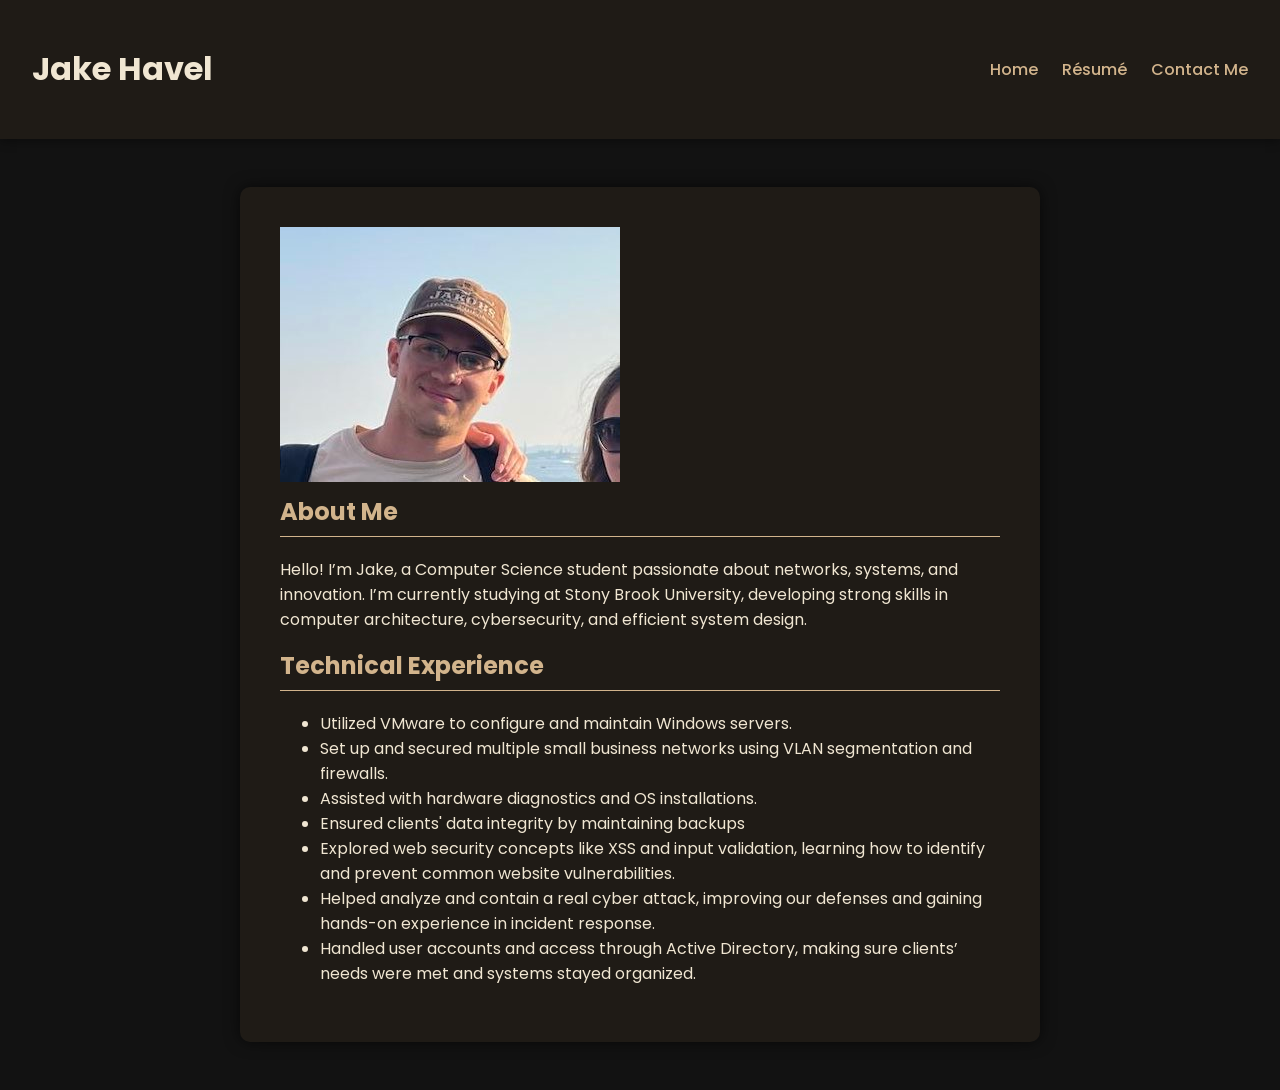
==== index.html @ 4f04c918 "e" ====
<!DOCTYPE html>
<html lang="en">
<head>
  <link rel="stylesheet" href="style.css">
  <meta charset="UTF-8">
  <meta name="viewport" content="width=device-width, initial-scale=1.0">
  <title>Jake Havel | Professional Portfolio</title>
</head>
<body>
  <header>
    <h1>Jake Havel</h1>
    <nav>
      <a href="index.html">Home</a>
      <a href="resume.html">Résumé</a>
      <a href="contact.html">Contact Me</a>
    </nav>
  </header>

  <main>
    <img src="image.jpg" alt="Jake Havel">
    <h2>About Me</h2>
    <p>Hello! I’m Jake, a Computer Science student passionate about networks, systems, and innovation. I’m currently studying at Stony Brook University, developing strong skills in computer architecture, cybersecurity, and efficient system design.</p>

    <h2>Technical Experience</h2>
      <ul>
        <li>Utilized VMware to configure and maintain Windows servers.</li>
        <li>Set up and secured multiple small business networks using VLAN segmentation and firewalls.</li>
        <li>Assisted with hardware diagnostics and OS installations.</li>
        <li>Ensured clients' data integrity by maintaining backups</li>
        <li>Explored web security concepts like XSS and input validation, learning how to identify and prevent common website vulnerabilities.</li>
        <li>Helped analyze and contain a real cyber attack, improving our defenses and gaining hands-on experience in incident response.</li>
        <li>Handled user accounts and access through Active Directory, making sure clients’ needs were met and systems stayed organized.</li>
      </ul>

  </main>
---- style.css ----
/* ===== Global Styles ===== */
@import url('https://fonts.googleapis.com/css2?family=Poppins:wght@300;500;700&display=swap');

:root{
  --bg:#121212;         /* deep black */
  --panel:#1f1b16;      /* dark brown-black */
  --text:#f0e6d2;       /* light beige */
  --accent:#d2b48c;     /* tan/brown */
  --muted:#8a7f73;
}

*{ box-sizing:border-box; }

body {
  font-family: 'Poppins', sans-serif;
  background-color: var(--bg);
  color: var(--text);
  margin: 0;
  padding: 0;
}

/* ===== Header & Navigation ===== */
header {
  background-color: var(--panel);
  color: var(--text);
  padding: 1.5em 2em;
  display: flex;
  justify-content: space-between;
  align-items: center;
  flex-wrap: wrap;
  box-shadow: 0 2px 10px rgba(0,0,0,0.4);
}

.brand {
  color: #f0e6d2;
  font-weight: 700;
  font-size: 1.8em;
  margin: 0;
}


nav a {
  color: var(--accent);
  text-decoration: none;
  margin-left: 20px;
  font-weight: 500;
  transition: color 0.3s, border-bottom 0.3s;
}

nav a:hover {
  color: var(--text);
  border-bottom: 2px solid var(--accent);
}

/* ===== Main Content ===== */
main {
  max-width: 800px;
  margin: 3em auto;
  background: var(--panel);
  padding: 2.5em;
  border-radius: 10px;
  box-shadow: 0 0 15px rgba(0,0,0,0.6);
}

main.wide {
  max-width: 1100px;  /* wider just for resume page */
}

h2 {
  color: var(--accent);
  border-bottom: 1px solid var(--accent);
  padding-bottom: 0.3em;
  margin-top: 0.2em;
}

a { color: var(--accent); text-decoration: none; }
a:hover { text-decoration: underline; }

.center { text-align:center; }
.mt { margin-top: 1.5em; }

/* ===== Button ===== */
.button {
  display: inline-block;
  background-color: var(--accent);
  color: var(--bg);
  padding: 12px 20px;
  border-radius: 8px;
  font-weight: 700;
  text-decoration: none;
  border: none;
  cursor: pointer;
  transition: transform 0.15s, background-color 0.2s;
}
.button:hover {
  background-color: var(--text);
  transform: translateY(-1px);
}

/* ===== Footer ===== */
footer {
  text-align: center;
  padding: 1.5em;
  color: var(--muted);
  font-size: 0.9em;
  background-color: #0d0d0d;
  margin-top: 4em;
}

/* ===== Resume PDF Viewer ===== */
.pdf-fullbleed {
  max-width: 1200px;   /* allow the PDF area to breathe */
  margin: 0 auto;
  padding: 0 1rem;
}

.pdf-container {
  margin-top: 2em;
  display: flex;
  justify-content: center;
  align-items: center;
}

.pdf-container iframe {
  width: 100%;          /* fill the wider container */
  height: 1200px;       /* tall enough to read on desktop */
  border: none;
  border-radius: 8px;
  box-shadow: 0 0 25px rgba(0,0,0,0.7);
  background-color: #0d0d0d;
}

/* ===== Responsive Design ===== */
@media (max-width: 1100px) {
  .pdf-container iframe { height: 1000px; }
}

@media (max-width: 900px) {
  main { margin: 2.5em 1em; padding: 2em; }
}

@media (max-width: 768px) {
  header { flex-direction: column; text-align: center; }
  nav a { margin: 10px; display: inline-block; }
  .pdf-container iframe { height: 720px; }
}

@media (max-width: 480px) {
  .pdf-container iframe { height: 560px; }
}
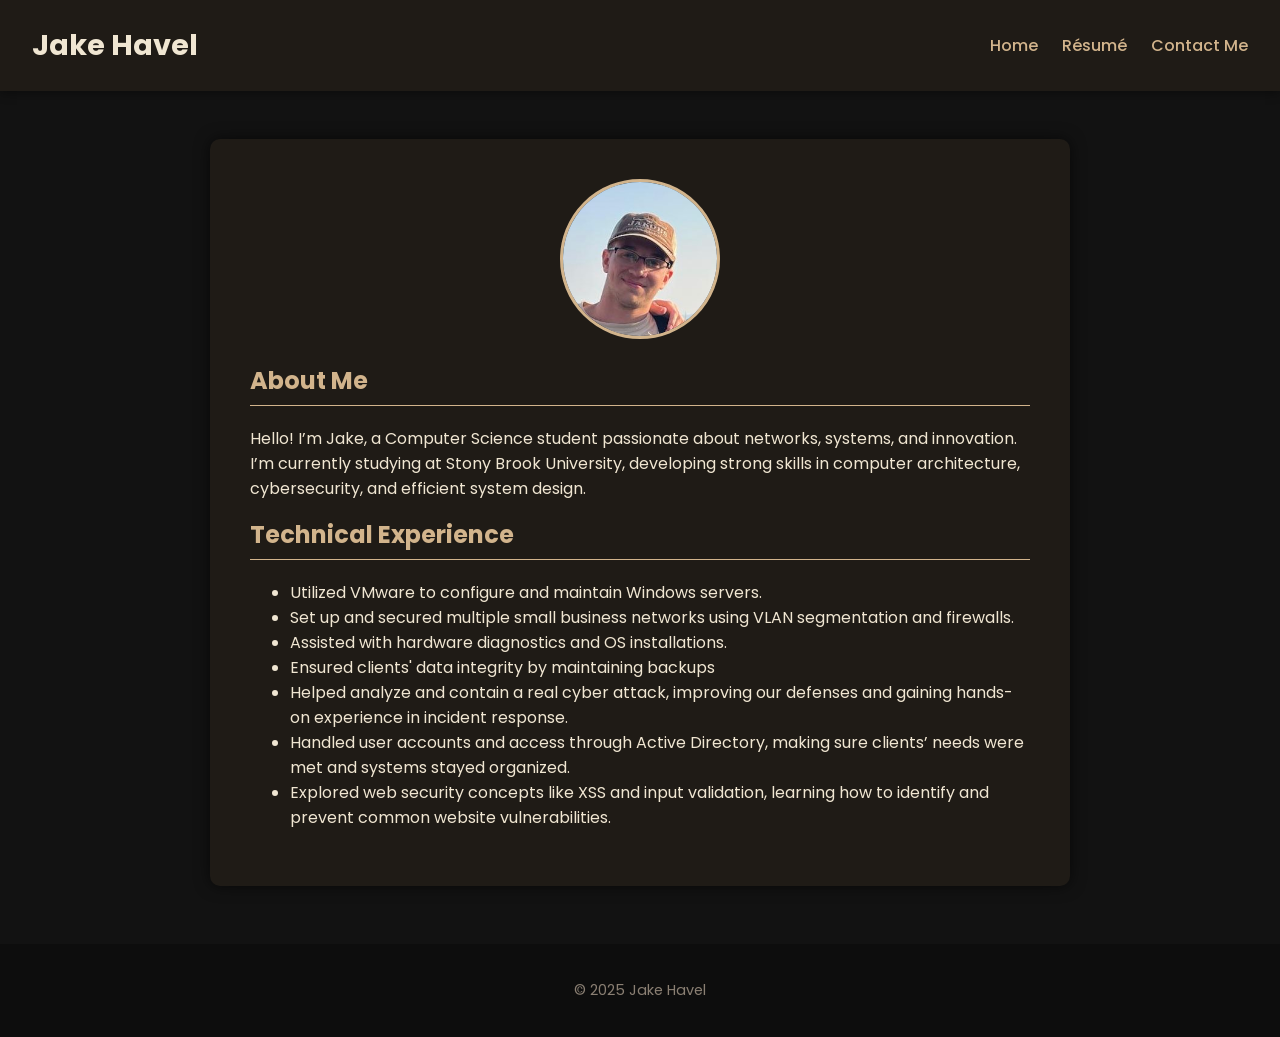
==== commit 3984414b: "e" ====
--- a/index.html
+++ b/index.html
@@ -27,9 +27,15 @@
         <li>Set up and secured multiple small business networks using VLAN segmentation and firewalls.</li>
         <li>Assisted with hardware diagnostics and OS installations.</li>
         <li>Ensured clients' data integrity by maintaining backups</li>
-        <li>Explored web security concepts like XSS and input validation, learning how to identify and prevent common website vulnerabilities.</li>
         <li>Helped analyze and contain a real cyber attack, improving our defenses and gaining hands-on experience in incident response.</li>
         <li>Handled user accounts and access through Active Directory, making sure clients’ needs were met and systems stayed organized.</li>
+        <li>Explored web security concepts like XSS and input validation, learning how to identify and prevent common website vulnerabilities.</li>
       </ul>
 
-  </main>+  </main>
+
+  <footer>
+    <p>© 2025 Jake Havel</p>
+  </footer>
+</body>
+</html>
--- a/style.css
+++ b/style.css
@@ -148,3 +148,26 @@
 @media (max-width: 480px) {
   .pdf-container iframe { height: 560px; }
 }
+/* Restore non-link heading in header */
+header h1 {
+  margin: 0;
+  font-weight: 700;
+  font-size: 1.8em;
+  color: var(--text);
+}
+/* Circle-crop only the main content portrait image(s) */
+main > img {
+  display: block;
+  margin: 0 auto 1.5em;
+  border-radius: 50%;
+  width: 160px;
+  height: 160px;
+  object-fit: cover;
+  border: 3px solid var(--accent);
+}
+/* Optional: tune homepage content width */
+main { 
+  max-width: 860px;    /* was 800px */
+  margin: 3em auto;    /* keep centered */
+}
+
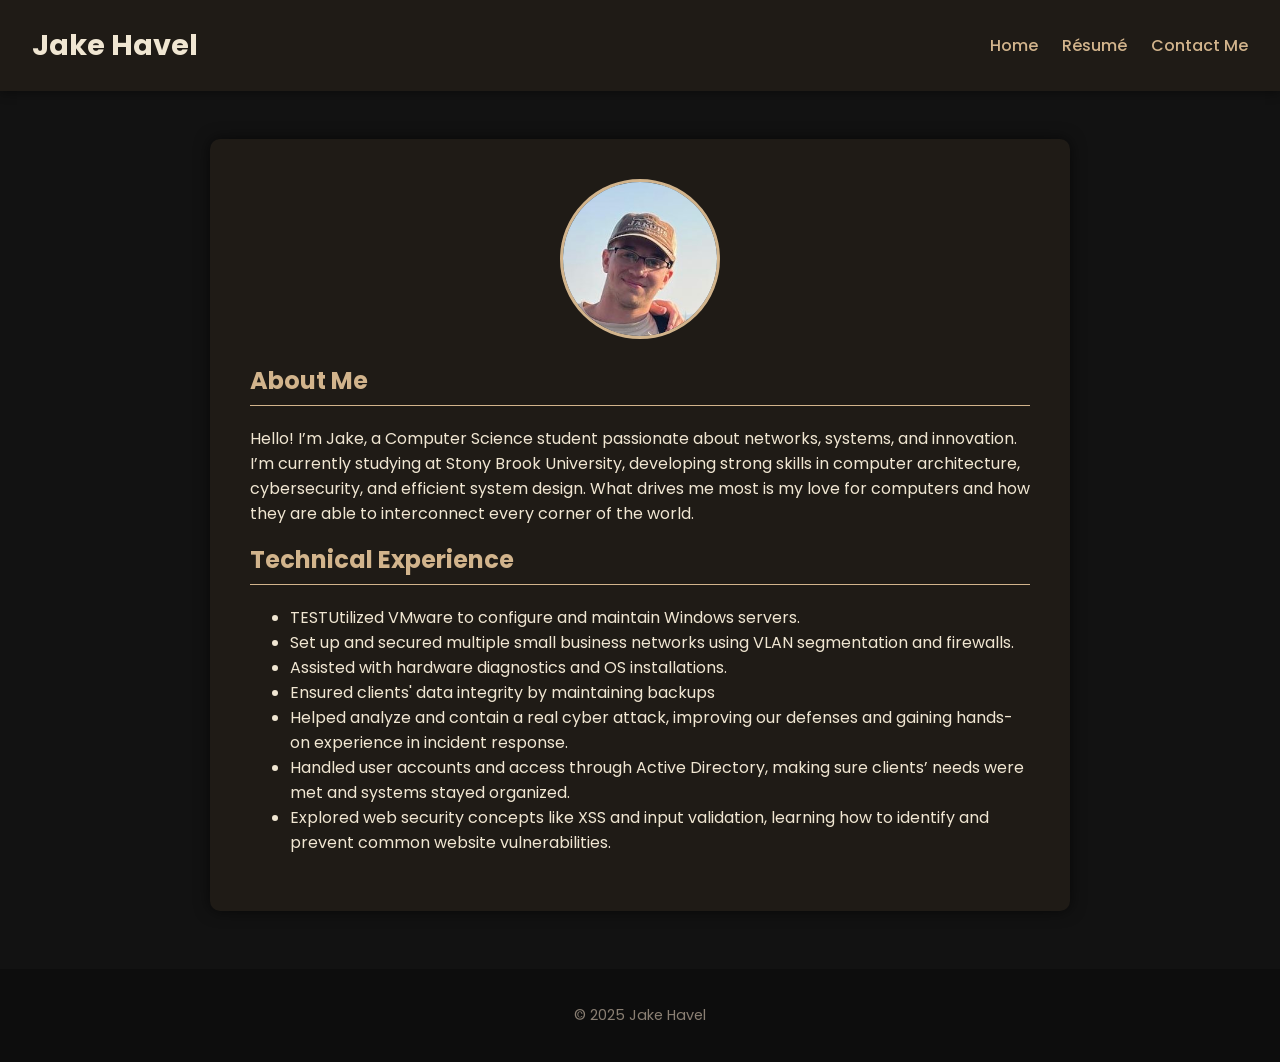
==== commit 110ff574: "e" ====
--- a/index.html
+++ b/index.html
@@ -19,11 +19,11 @@
   <main>
     <img src="image.jpg" alt="Jake Havel">
     <h2>About Me</h2>
-    <p>Hello! I’m Jake, a Computer Science student passionate about networks, systems, and innovation. I’m currently studying at Stony Brook University, developing strong skills in computer architecture, cybersecurity, and efficient system design.</p>
+    <p>Hello! I’m Jake, a Computer Science student passionate about networks, systems, and innovation. I’m currently studying at Stony Brook University, developing strong skills in computer architecture, cybersecurity, and efficient system design. What drives me most is my love for computers and how they are able to interconnect every corner of the world.</p>
 
     <h2>Technical Experience</h2>
       <ul>
-        <li>Utilized VMware to configure and maintain Windows servers.</li>
+        <li>TESTUtilized VMware to configure and maintain Windows servers.</li>
         <li>Set up and secured multiple small business networks using VLAN segmentation and firewalls.</li>
         <li>Assisted with hardware diagnostics and OS installations.</li>
         <li>Ensured clients' data integrity by maintaining backups</li>
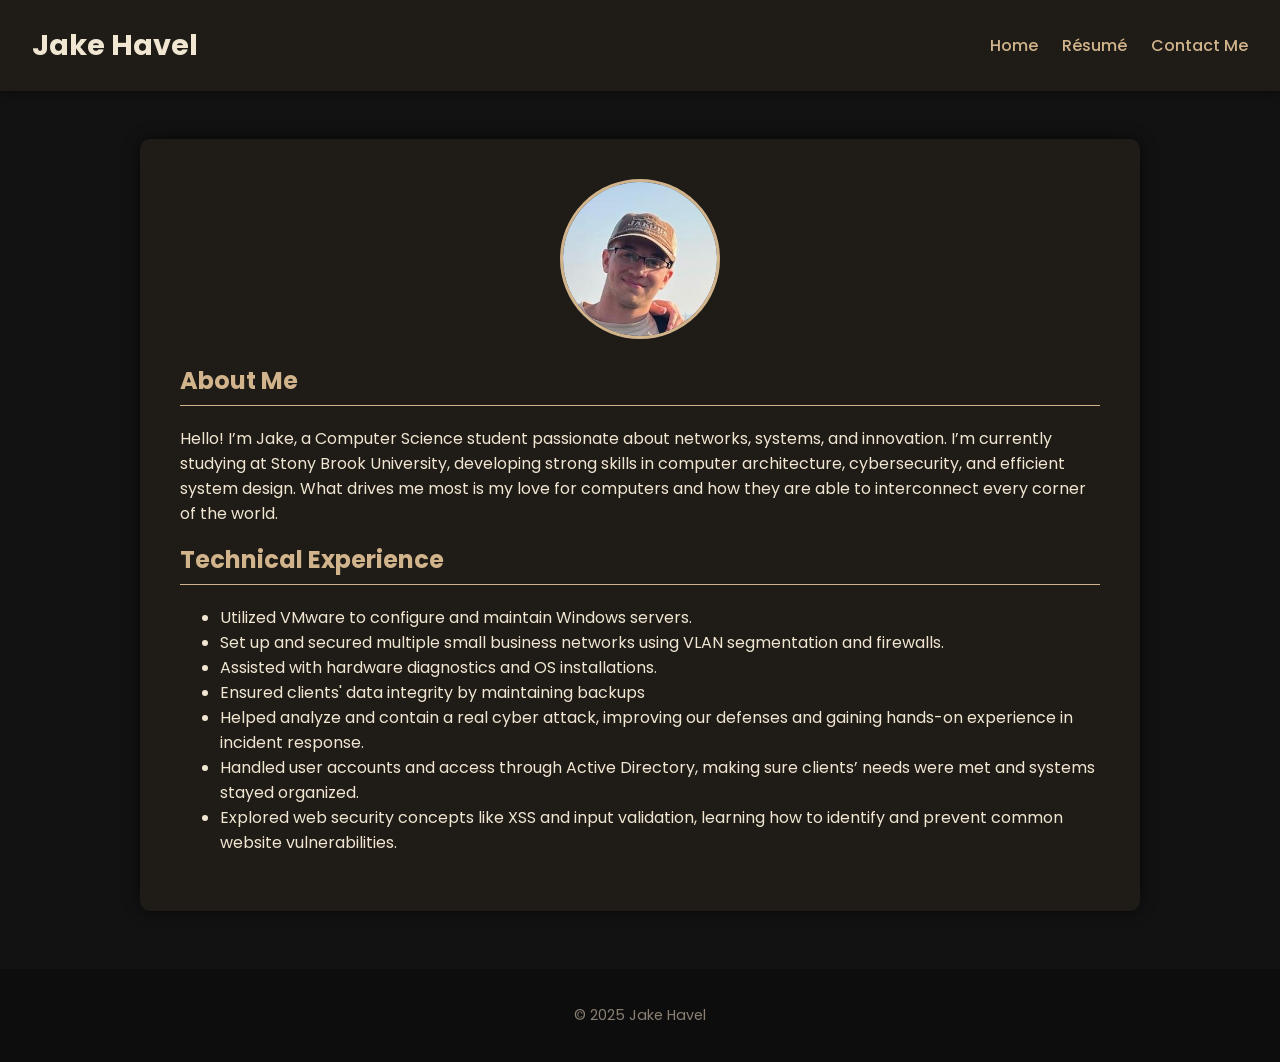
==== commit eb23fe41: "e" ====
--- a/index.html
+++ b/index.html
@@ -23,7 +23,7 @@
 
     <h2>Technical Experience</h2>
       <ul>
-        <li>TESTUtilized VMware to configure and maintain Windows servers.</li>
+        <li>Utilized VMware to configure and maintain Windows servers.</li>
         <li>Set up and secured multiple small business networks using VLAN segmentation and firewalls.</li>
         <li>Assisted with hardware diagnostics and OS installations.</li>
         <li>Ensured clients' data integrity by maintaining backups</li>
--- a/style.css
+++ b/style.css
@@ -167,7 +167,7 @@
 }
 /* Optional: tune homepage content width */
 main { 
-  max-width: 860px;    /* was 800px */
+  max-width: 1000px;    /* was 800px */
   margin: 3em auto;    /* keep centered */
 }
 
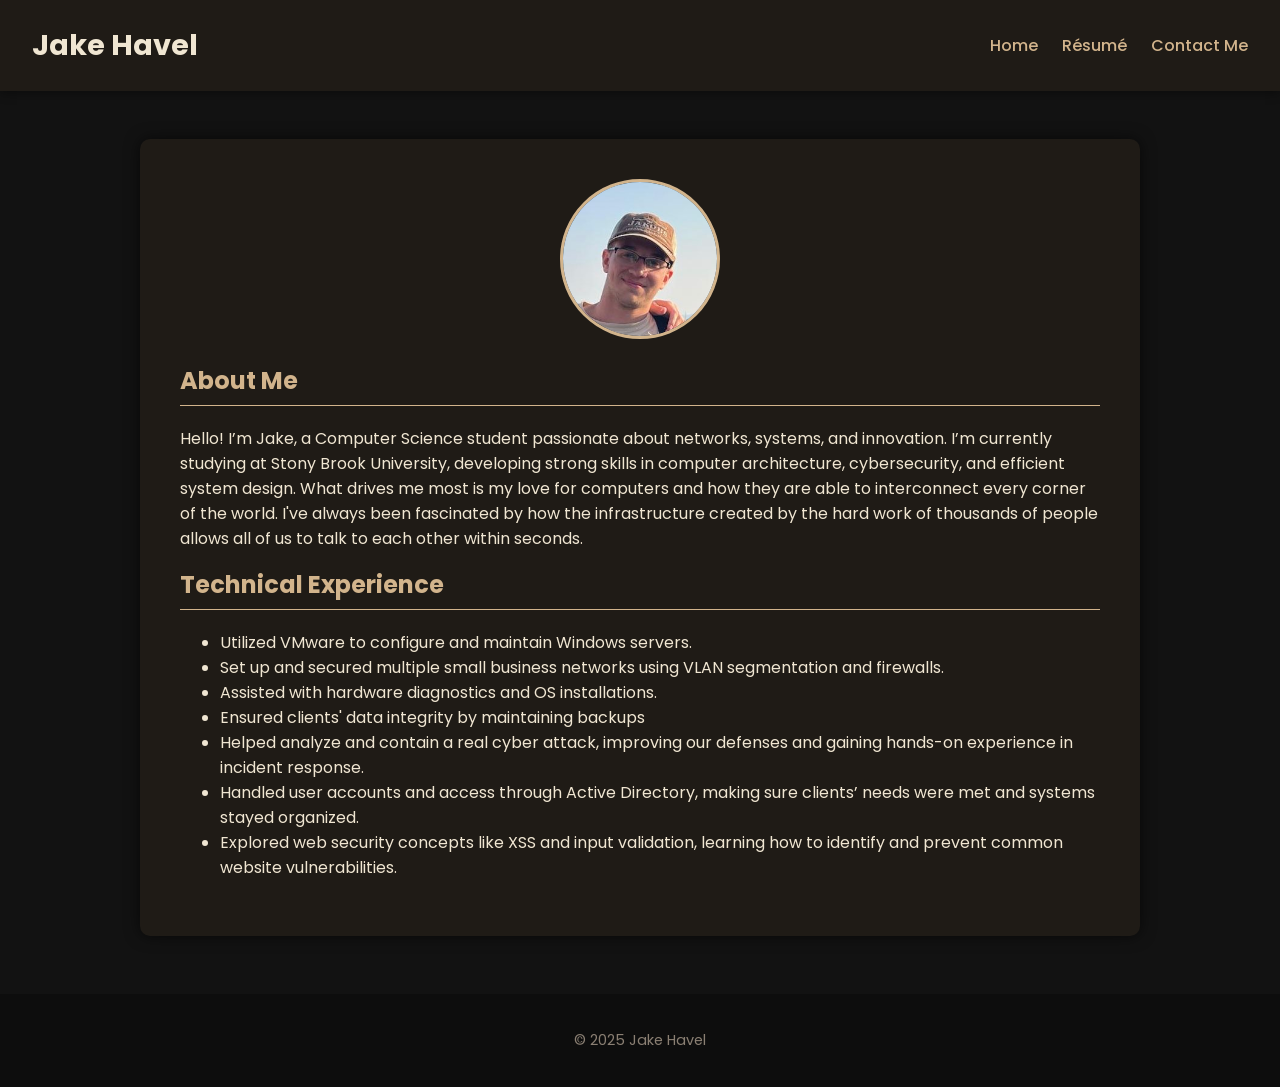
==== commit f17daf57: "e" ====
--- a/index.html
+++ b/index.html
@@ -19,7 +19,10 @@
   <main>
     <img src="image.jpg" alt="Jake Havel">
     <h2>About Me</h2>
-    <p>Hello! I’m Jake, a Computer Science student passionate about networks, systems, and innovation. I’m currently studying at Stony Brook University, developing strong skills in computer architecture, cybersecurity, and efficient system design. What drives me most is my love for computers and how they are able to interconnect every corner of the world.</p>
+    <p>Hello! I’m Jake, a Computer Science student passionate about networks, systems, and innovation. I’m currently studying at Stony Brook 
+      University, developing strong skills in computer architecture, cybersecurity, and efficient system design. 
+      What drives me most is my love for computers and how they are able to interconnect every corner of the world. 
+    I've always been fascinated by how the infrastructure created by the hard work of thousands of people allows all of us to talk to each other within seconds.</p>
 
     <h2>Technical Experience</h2>
       <ul>
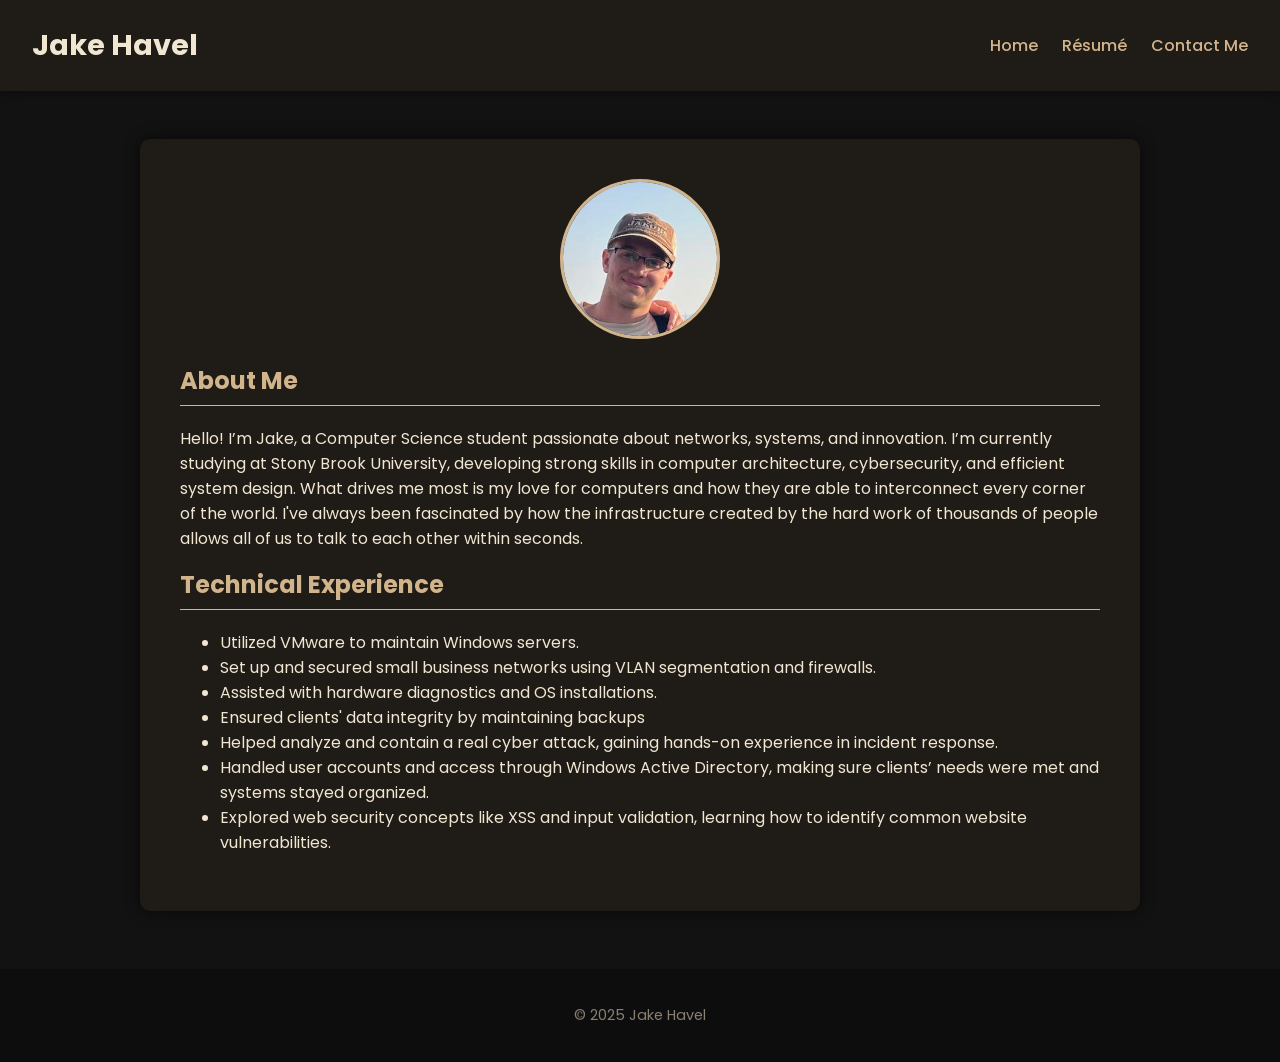
==== commit 7b924d7d: "final push, updated experience" ====
--- a/index.html
+++ b/index.html
@@ -26,13 +26,13 @@
 
     <h2>Technical Experience</h2>
       <ul>
-        <li>Utilized VMware to configure and maintain Windows servers.</li>
-        <li>Set up and secured multiple small business networks using VLAN segmentation and firewalls.</li>
+        <li>Utilized VMware to maintain Windows servers.</li>
+        <li>Set up and secured small business networks using VLAN segmentation and firewalls.</li>
         <li>Assisted with hardware diagnostics and OS installations.</li>
         <li>Ensured clients' data integrity by maintaining backups</li>
-        <li>Helped analyze and contain a real cyber attack, improving our defenses and gaining hands-on experience in incident response.</li>
-        <li>Handled user accounts and access through Active Directory, making sure clients’ needs were met and systems stayed organized.</li>
-        <li>Explored web security concepts like XSS and input validation, learning how to identify and prevent common website vulnerabilities.</li>
+        <li>Helped analyze and contain a real cyber attack, gaining hands-on experience in incident response.</li>
+        <li>Handled user accounts and access through Windows Active Directory, making sure clients’ needs were met and systems stayed organized.</li>
+        <li>Explored web security concepts like XSS and input validation, learning how to identify common website vulnerabilities.</li>
       </ul>
 
   </main>
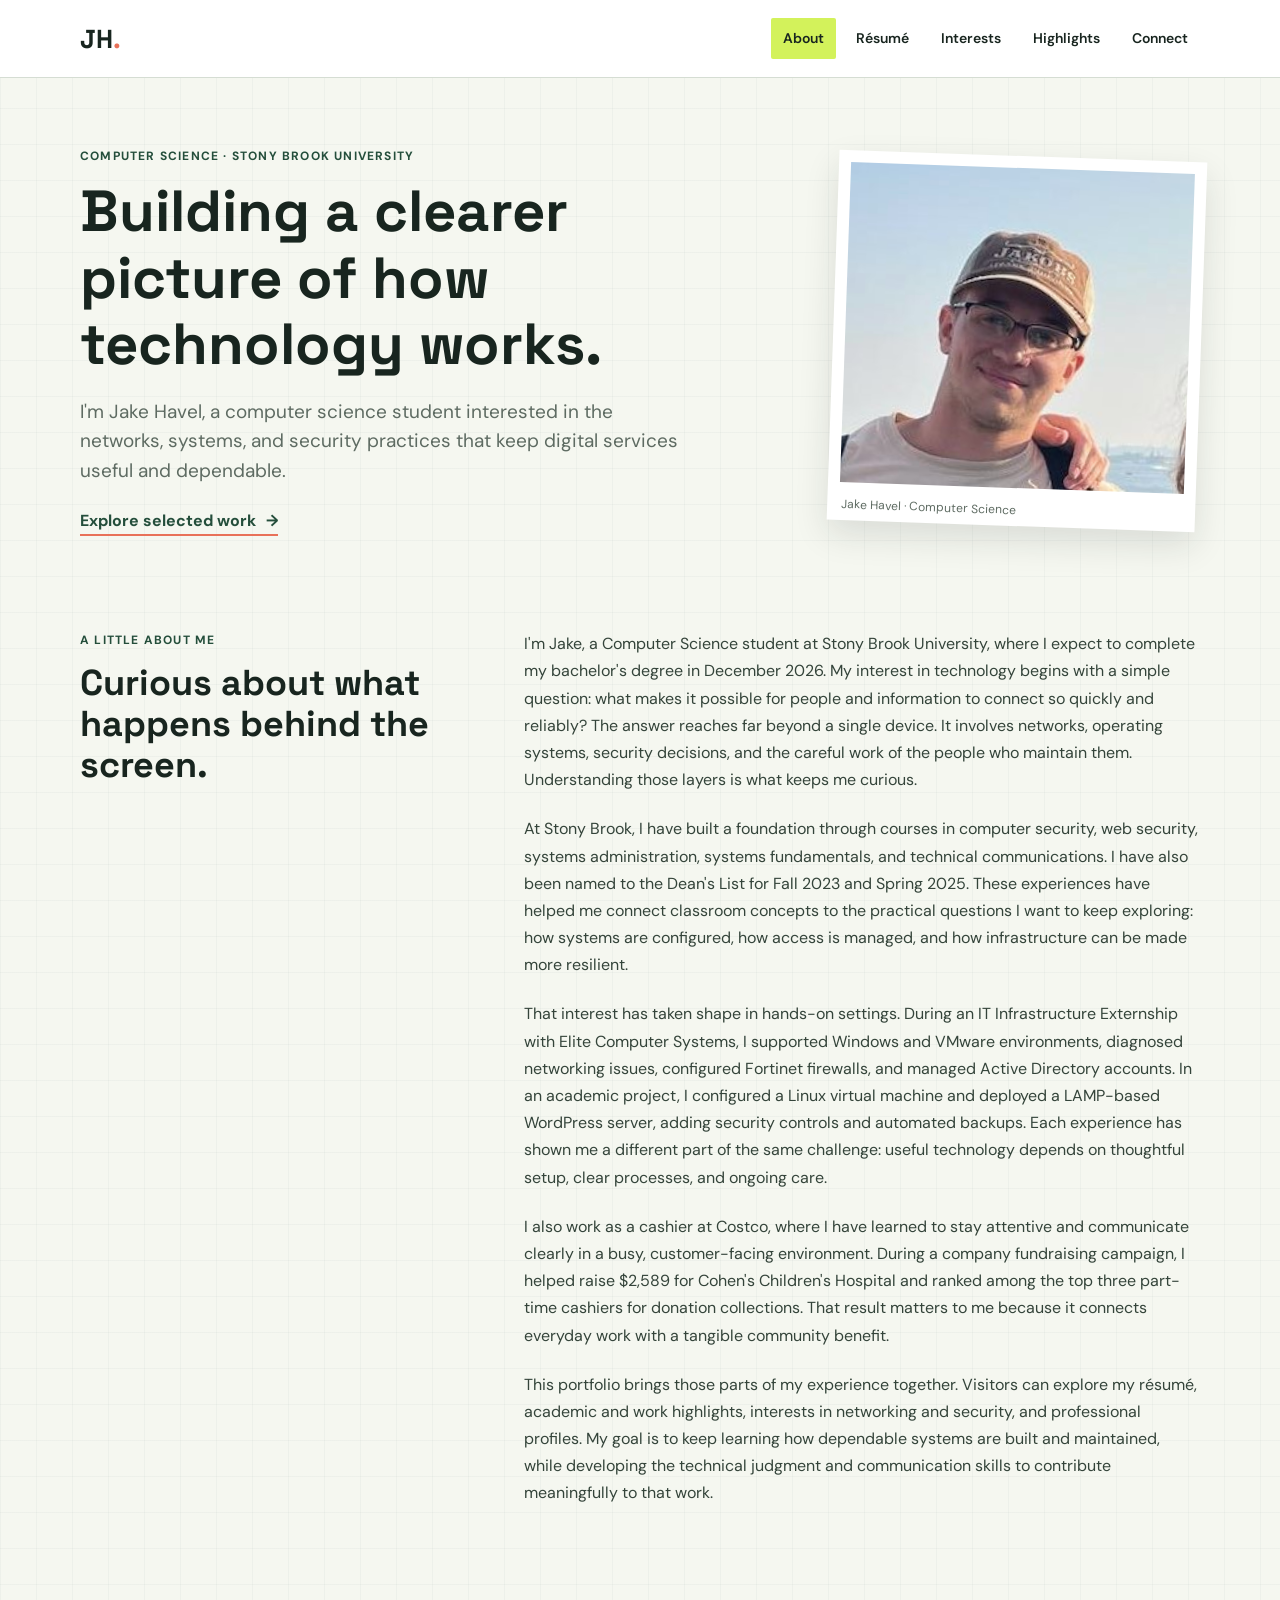
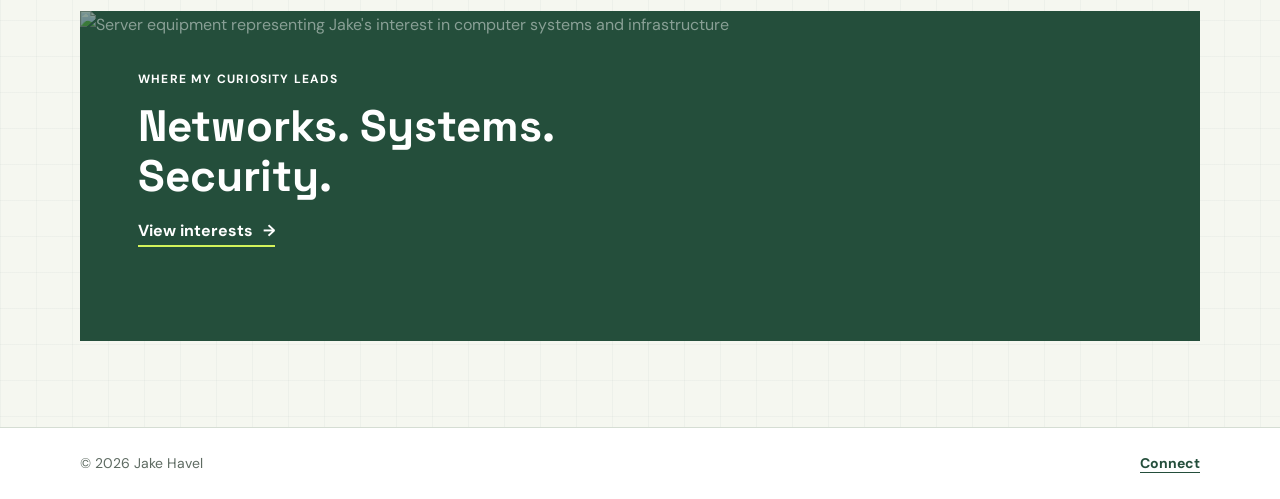
==== commit 49616b91: "final push" ====
--- a/index.html
+++ b/index.html
@@ -1,44 +1,65 @@
 <!DOCTYPE html>
 <html lang="en">
 <head>
-  <link rel="stylesheet" href="style.css">
   <meta charset="UTF-8">
   <meta name="viewport" content="width=device-width, initial-scale=1.0">
-  <title>Jake Havel | Professional Portfolio</title>
+  <meta name="description" content="Jake Havel's computer science portfolio, featuring systems, networking, security, and project experience.">
+  <title>Jake Havel | Computer Science Portfolio</title>
+  <link rel="preconnect" href="https://fonts.googleapis.com">
+  <link rel="preconnect" href="https://fonts.gstatic.com" crossorigin>
+  <link href="https://fonts.googleapis.com/css2?family=DM+Sans:wght@400;500;600;700&family=Space+Grotesk:wght@500;600;700&display=swap" rel="stylesheet">
+  <link rel="stylesheet" href="style.css">
 </head>
 <body>
-  <header>
-    <h1>Jake Havel</h1>
-    <nav>
-      <a href="index.html">Home</a>
+  <header class="site-header">
+    <a class="wordmark" href="index.html" aria-label="Jake Havel, home">JH<span>.</span></a>
+    <nav aria-label="Main navigation">
+      <a class="active" aria-current="page" href="index.html">About</a>
       <a href="resume.html">Résumé</a>
-      <a href="contact.html">Contact Me</a>
+      <a href="interests.html">Interests</a>
+      <a href="highlights.html">Highlights</a>
+      <a href="contact.html">Connect</a>
     </nav>
   </header>
 
-  <main>
-    <img src="image.jpg" alt="Jake Havel">
-    <h2>About Me</h2>
-    <p>Hello! I’m Jake, a Computer Science student passionate about networks, systems, and innovation. I’m currently studying at Stony Brook 
-      University, developing strong skills in computer architecture, cybersecurity, and efficient system design. 
-      What drives me most is my love for computers and how they are able to interconnect every corner of the world. 
-    I've always been fascinated by how the infrastructure created by the hard work of thousands of people allows all of us to talk to each other within seconds.</p>
+  <main class="page-shell home-page">
+    <section class="intro-grid" aria-labelledby="page-title">
+      <div class="intro-copy">
+        <p class="eyebrow">Computer Science · Stony Brook University</p>
+        <h1 id="page-title">Building a clearer picture of how technology works.</h1>
+        <p class="intro-lede">I'm Jake Havel, a computer science student interested in the networks, systems, and security practices that keep digital services useful and dependable.</p>
+        <a class="text-link" href="highlights.html">Explore selected work <span aria-hidden="true">→</span></a>
+      </div>
+      <figure class="portrait-frame">
+        <img src="image.jpg" alt="Portrait of Jake Havel">
+        <figcaption>Jake Havel · Computer Science</figcaption>
+      </figure>
+    </section>
 
-    <h2>Technical Experience</h2>
-      <ul>
-        <li>Utilized VMware to maintain Windows servers.</li>
-        <li>Set up and secured small business networks using VLAN segmentation and firewalls.</li>
-        <li>Assisted with hardware diagnostics and OS installations.</li>
-        <li>Ensured clients' data integrity by maintaining backups</li>
-        <li>Helped analyze and contain a real cyber attack, gaining hands-on experience in incident response.</li>
-        <li>Handled user accounts and access through Windows Active Directory, making sure clients’ needs were met and systems stayed organized.</li>
-        <li>Explored web security concepts like XSS and input validation, learning how to identify common website vulnerabilities.</li>
-      </ul>
+    <section class="about-section" aria-labelledby="about-heading">
+      <div class="section-heading">
+        <p class="eyebrow">A little about me</p>
+        <h2 id="about-heading">Curious about what happens behind the screen.</h2>
+      </div>
+      <div class="about-copy">
+        <p>I'm Jake, a Computer Science student at Stony Brook University, where I expect to complete my bachelor's degree in December 2026. My interest in technology begins with a simple question: what makes it possible for people and information to connect so quickly and reliably? The answer reaches far beyond a single device. It involves networks, operating systems, security decisions, and the careful work of the people who maintain them. Understanding those layers is what keeps me curious.</p>
+        <p>At Stony Brook, I have built a foundation through courses in computer security, web security, systems administration, systems fundamentals, and technical communications. I have also been named to the Dean's List for Fall 2023 and Spring 2025. These experiences have helped me connect classroom concepts to the practical questions I want to keep exploring: how systems are configured, how access is managed, and how infrastructure can be made more resilient.</p>
+        <p>That interest has taken shape in hands-on settings. During an IT Infrastructure Externship with Elite Computer Systems, I supported Windows and VMware environments, diagnosed networking issues, configured Fortinet firewalls, and managed Active Directory accounts. In an academic project, I configured a Linux virtual machine and deployed a LAMP-based WordPress server, adding security controls and automated backups. Each experience has shown me a different part of the same challenge: useful technology depends on thoughtful setup, clear processes, and ongoing care.</p>
+        <p>I also work as a cashier at Costco, where I have learned to stay attentive and communicate clearly in a busy, customer-facing environment. During a company fundraising campaign, I helped raise $2,589 for Cohen's Children's Hospital and ranked among the top three part-time cashiers for donation collections. That result matters to me because it connects everyday work with a tangible community benefit.</p>
+        <p>This portfolio brings those parts of my experience together. Visitors can explore my résumé, academic and work highlights, interests in networking and security, and professional profiles. My goal is to keep learning how dependable systems are built and maintained, while developing the technical judgment and communication skills to contribute meaningfully to that work.</p>
+      </div>
+    </section>
 
+    <section class="interest-banner" aria-label="Technology interests">
+      <img src="https://images.unsplash.com/photo-1558494949-ef010cbdcc31?auto=format&fit=crop&w=1400&q=85" alt="Server equipment representing Jake's interest in computer systems and infrastructure" loading="lazy">
+      <div>
+        <p class="eyebrow">Where my curiosity leads</p>
+        <h2>Networks. Systems. Security.</h2>
+        <a class="text-link" href="interests.html">View interests <span aria-hidden="true">→</span></a>
+      </div>
+    </section>
   </main>
 
-  <footer>
-    <p>© 2025 Jake Havel</p>
-  </footer>
+  <footer class="site-footer"><p>© 2026 Jake Havel</p><a href="contact.html">Connect</a></footer>
 </body>
 </html>
--- a/style.css
+++ b/style.css
@@ -1,173 +1,169 @@
-/* ===== Global Styles ===== */
-@import url('https://fonts.googleapis.com/css2?family=Poppins:wght@300;500;700&display=swap');
-
-:root{
-  --bg:#121212;         /* deep black */
-  --panel:#1f1b16;      /* dark brown-black */
-  --text:#f0e6d2;       /* light beige */
-  --accent:#d2b48c;     /* tan/brown */
-  --muted:#8a7f73;
+:root {
+  color-scheme: light;
+  --paper: #f5f7f0;
+  --white: #ffffff;
+  --ink: #18251f;
+  --green: #244e3b;
+  --muted: #5e6b62;
+  --line: #d5ddd3;
+  --lime: #d3f25b;
+  --coral: #e87159;
+  --content: 1120px;
 }
 
-*{ box-sizing:border-box; }
+* { box-sizing: border-box; }
+
+html { scroll-behavior: smooth; }
 
 body {
-  font-family: 'Poppins', sans-serif;
-  background-color: var(--bg);
-  color: var(--text);
   margin: 0;
-  padding: 0;
+  color: var(--ink);
+  background-color: var(--paper);
+  background-image: linear-gradient(rgba(36, 78, 59, 0.035) 1px, transparent 1px), linear-gradient(90deg, rgba(36, 78, 59, 0.035) 1px, transparent 1px);
+  background-size: 36px 36px;
+  font-family: 'DM Sans', sans-serif;
+  font-size: 16px;
+  line-height: 1.7;
 }
 
-/* ===== Header & Navigation ===== */
-header {
-  background-color: var(--panel);
-  color: var(--text);
-  padding: 1.5em 2em;
+a { color: var(--green); text-underline-offset: 4px; }
+a:hover { color: #122f23; }
+a:focus-visible { outline: 3px solid var(--coral); outline-offset: 4px; }
+img { display: block; max-width: 100%; }
+
+.site-header {
+  min-height: 78px;
+  padding: 0 max(5vw, calc((100vw - var(--content)) / 2));
   display: flex;
+  align-items: center;
   justify-content: space-between;
-  align-items: center;
-  flex-wrap: wrap;
-  box-shadow: 0 2px 10px rgba(0,0,0,0.4);
+  gap: 28px;
+  background: var(--white);
+  border-bottom: 1px solid var(--line);
 }
 
-.brand {
-  color: #f0e6d2;
-  font-weight: 700;
-  font-size: 1.8em;
-  margin: 0;
+.wordmark {
+  color: var(--ink);
+  font: 700 26px/1 'Space Grotesk', sans-serif;
+  letter-spacing: 0;
+  text-decoration: none;
+}
+.wordmark span { color: var(--coral); }
+
+nav { display: flex; flex-wrap: wrap; align-items: center; gap: 8px; }
+nav a {
+  padding: 9px 12px;
+  color: var(--ink);
+  font-size: 14px;
+  font-weight: 600;
+  text-decoration: none;
+  border-radius: 2px;
+}
+nav a:hover, nav a.active { color: var(--ink); background: var(--lime); }
+
+.page-shell { width: min(var(--content), calc(100% - 48px)); margin: 0 auto; }
+.home-page { padding-top: 68px; }
+.page-intro { padding: 76px 0 44px; border-bottom: 1px solid var(--line); }
+.eyebrow { margin: 0 0 12px; color: var(--green); font-size: 12px; font-weight: 700; letter-spacing: 1.2px; text-transform: uppercase; }
+h1, h2, h3 { margin-top: 0; color: var(--ink); font-family: 'Space Grotesk', sans-serif; line-height: 1.14; letter-spacing: 0; }
+h1 { max-width: 760px; margin-bottom: 20px; font-size: 54px; }
+h2 { margin-bottom: 16px; font-size: 30px; }
+h3 { margin-bottom: 8px; font-size: 20px; }
+p { margin-top: 0; }
+.intro-lede { max-width: 690px; margin-bottom: 22px; color: var(--muted); font-size: 19px; line-height: 1.55; }
+
+.intro-grid { display: grid; grid-template-columns: minmax(0, 1.3fr) minmax(260px, 0.7fr); align-items: center; gap: 70px; }
+.intro-copy h1 { max-width: 690px; font-size: 58px; }
+.intro-copy .intro-lede { max-width: 620px; }
+.text-link { display: inline-flex; align-items: center; gap: 10px; color: var(--green); font-weight: 700; text-decoration: none; border-bottom: 2px solid var(--coral); }
+.text-link:hover { color: var(--ink); border-color: var(--green); }
+.portrait-frame { position: relative; margin: 0; padding: 12px 12px 38px; background: var(--white); transform: rotate(2deg); box-shadow: 0 14px 34px rgba(24, 37, 31, 0.12); }
+.portrait-frame img { width: 100%; height: 320px; object-fit: cover; object-position: center 36%; filter: saturate(0.85); }
+.portrait-frame figcaption { position: absolute; right: 14px; bottom: 6px; left: 14px; color: var(--muted); font-size: 12px; }
+
+.about-section { display: grid; grid-template-columns: minmax(230px, 0.7fr) minmax(0, 1.3fr); gap: 80px; padding: 94px 0 72px; }
+.section-heading { position: sticky; top: 30px; align-self: start; }
+.section-heading h2 { max-width: 360px; font-size: 36px; }
+.about-copy p { margin-bottom: 22px; color: #34443a; }
+.interest-banner { position: relative; min-height: 330px; margin: 10px 0 86px; overflow: hidden; background: var(--green); color: var(--white); }
+.interest-banner > img { position: absolute; inset: 0; width: 100%; height: 100%; object-fit: cover; opacity: 0.46; }
+.interest-banner > div { position: relative; max-width: 620px; padding: 58px; }
+.interest-banner .eyebrow, .interest-banner h2, .interest-banner a { color: var(--white); }
+.interest-banner h2 { font-size: 44px; }
+.interest-banner .text-link { border-color: var(--lime); }
+
+.feature-grid { padding: 52px 0 90px; }
+.feature-item { display: grid; grid-template-columns: minmax(240px, 0.72fr) minmax(0, 1.28fr); gap: 48px; align-items: center; padding: 34px 0; border-bottom: 1px solid var(--line); }
+.feature-item:first-child { padding-top: 0; }
+.feature-item img { width: 100%; height: 260px; object-fit: cover; }
+.feature-copy h2 { margin-bottom: 14px; font-size: 32px; }
+.feature-copy p:last-child { max-width: 720px; margin-bottom: 0; color: #34443a; }
+
+.highlight-list { padding: 24px 0 88px; }
+.highlight-row { display: grid; grid-template-columns: minmax(250px, 0.72fr) minmax(0, 1.28fr); gap: 48px; align-items: center; padding: 36px 0; border-bottom: 1px solid var(--line); }
+.highlight-row img { width: 100%; height: 240px; object-fit: cover; }
+.highlight-copy h2 { font-size: 28px; }
+.highlight-copy p:last-child { margin-bottom: 0; color: #34443a; }
+
+.resume-page { max-width: 900px; }
+.resume-section { padding: 34px 0 12px; border-bottom: 1px solid var(--line); }
+.resume-section > h2 { margin-bottom: 22px; font-size: 26px; }
+.resume-entry { margin-bottom: 28px; }
+.entry-heading { display: flex; align-items: baseline; justify-content: space-between; gap: 20px; }
+.entry-heading h3 { margin-bottom: 4px; }
+.entry-heading p, .entry-subtitle { margin-bottom: 8px; color: var(--muted); font-size: 14px; font-weight: 600; }
+.resume-entry > p { margin-bottom: 10px; }
+.resume-entry ul { margin: 12px 0 0; padding-left: 21px; }
+.resume-entry li { padding-left: 4px; margin: 6px 0; }
+.skills-list { margin: 0; }
+.skills-list div { display: grid; grid-template-columns: 230px 1fr; gap: 20px; padding: 10px 0; }
+.skills-list dt { font-weight: 700; }
+.skills-list dd { margin: 0; color: #34443a; }
+.resume-contact { padding: 28px 0 75px; }
+
+.social-list { padding: 22px 0 90px; }
+.social-entry { display: grid; grid-template-columns: minmax(190px, 0.55fr) minmax(0, 1.45fr); gap: 54px; padding: 34px 0; border-bottom: 1px solid var(--line); }
+.social-entry h2 { margin-bottom: 0; font-size: 28px; }
+.social-entry p:not(.eyebrow) { max-width: 680px; margin-bottom: 16px; color: #34443a; }
+
+.site-footer { display: flex; justify-content: space-between; gap: 20px; padding: 24px max(5vw, calc((100vw - var(--content)) / 2)); color: var(--muted); background: var(--white); border-top: 1px solid var(--line); font-size: 14px; }
+.site-footer p { margin: 0; }
+.site-footer a { color: var(--green); font-weight: 700; }
+
+@media (max-width: 760px) {
+  .site-header { align-items: flex-start; padding: 18px 24px; flex-direction: column; gap: 14px; }
+  nav { gap: 2px; }
+  nav a { padding: 8px 9px; }
+  .page-shell { width: min(100% - 36px, var(--content)); }
+  .home-page { padding-top: 42px; }
+  .page-intro { padding-top: 52px; }
+  h1, .intro-copy h1 { font-size: 42px; }
+  .intro-grid { grid-template-columns: 1fr; gap: 36px; }
+  .portrait-frame { width: min(100%, 420px); margin: 0 auto; }
+  .portrait-frame img { height: 340px; }
+  .about-section { grid-template-columns: 1fr; gap: 24px; padding: 64px 0 46px; }
+  .section-heading { position: static; }
+  .section-heading h2 { font-size: 30px; }
+  .interest-banner { min-height: 300px; margin-bottom: 54px; }
+  .interest-banner > div { padding: 38px 28px; }
+  .interest-banner h2 { font-size: 34px; }
+  .feature-item, .highlight-row { grid-template-columns: 1fr; gap: 22px; padding: 28px 0; }
+  .feature-item img, .highlight-row img { height: auto; aspect-ratio: 16 / 10; }
+  .social-entry { grid-template-columns: 1fr; gap: 14px; }
+  .skills-list div { grid-template-columns: 1fr; gap: 0; }
 }
 
-
-nav a {
-  color: var(--accent);
-  text-decoration: none;
-  margin-left: 20px;
-  font-weight: 500;
-  transition: color 0.3s, border-bottom 0.3s;
+@media (max-width: 420px) {
+  .site-header { padding-inline: 18px; }
+  nav a { font-size: 13px; }
+  .page-shell { width: calc(100% - 32px); }
+  h1, .intro-copy h1 { font-size: 36px; }
+  .intro-lede { font-size: 17px; }
+  .entry-heading { align-items: flex-start; flex-direction: column; gap: 2px; }
+  .site-footer { padding-inline: 18px; }
 }
 
-nav a:hover {
-  color: var(--text);
-  border-bottom: 2px solid var(--accent);
-}
-
-/* ===== Main Content ===== */
-main {
-  max-width: 800px;
-  margin: 3em auto;
-  background: var(--panel);
-  padding: 2.5em;
-  border-radius: 10px;
-  box-shadow: 0 0 15px rgba(0,0,0,0.6);
-}
-
-main.wide {
-  max-width: 1100px;  /* wider just for resume page */
-}
-
-h2 {
-  color: var(--accent);
-  border-bottom: 1px solid var(--accent);
-  padding-bottom: 0.3em;
-  margin-top: 0.2em;
-}
-
-a { color: var(--accent); text-decoration: none; }
-a:hover { text-decoration: underline; }
-
-.center { text-align:center; }
-.mt { margin-top: 1.5em; }
-
-/* ===== Button ===== */
-.button {
-  display: inline-block;
-  background-color: var(--accent);
-  color: var(--bg);
-  padding: 12px 20px;
-  border-radius: 8px;
-  font-weight: 700;
-  text-decoration: none;
-  border: none;
-  cursor: pointer;
-  transition: transform 0.15s, background-color 0.2s;
-}
-.button:hover {
-  background-color: var(--text);
-  transform: translateY(-1px);
-}
-
-/* ===== Footer ===== */
-footer {
-  text-align: center;
-  padding: 1.5em;
-  color: var(--muted);
-  font-size: 0.9em;
-  background-color: #0d0d0d;
-  margin-top: 4em;
-}
-
-/* ===== Resume PDF Viewer ===== */
-.pdf-fullbleed {
-  max-width: 1200px;   /* allow the PDF area to breathe */
-  margin: 0 auto;
-  padding: 0 1rem;
-}
-
-.pdf-container {
-  margin-top: 2em;
-  display: flex;
-  justify-content: center;
-  align-items: center;
-}
-
-.pdf-container iframe {
-  width: 100%;          /* fill the wider container */
-  height: 1200px;       /* tall enough to read on desktop */
-  border: none;
-  border-radius: 8px;
-  box-shadow: 0 0 25px rgba(0,0,0,0.7);
-  background-color: #0d0d0d;
-}
-
-/* ===== Responsive Design ===== */
-@media (max-width: 1100px) {
-  .pdf-container iframe { height: 1000px; }
-}
-
-@media (max-width: 900px) {
-  main { margin: 2.5em 1em; padding: 2em; }
-}
-
-@media (max-width: 768px) {
-  header { flex-direction: column; text-align: center; }
-  nav a { margin: 10px; display: inline-block; }
-  .pdf-container iframe { height: 720px; }
-}
-
-@media (max-width: 480px) {
-  .pdf-container iframe { height: 560px; }
-}
-/* Restore non-link heading in header */
-header h1 {
-  margin: 0;
-  font-weight: 700;
-  font-size: 1.8em;
-  color: var(--text);
-}
-/* Circle-crop only the main content portrait image(s) */
-main > img {
-  display: block;
-  margin: 0 auto 1.5em;
-  border-radius: 50%;
-  width: 160px;
-  height: 160px;
-  object-fit: cover;
-  border: 3px solid var(--accent);
-}
-/* Optional: tune homepage content width */
-main { 
-  max-width: 1000px;    /* was 800px */
-  margin: 3em auto;    /* keep centered */
-}
-
+@media (prefers-reduced-motion: reduce) {
+  html { scroll-behavior: auto; }
+  *, *::before, *::after { animation-duration: 0.01ms !important; transition-duration: 0.01ms !important; }
+}
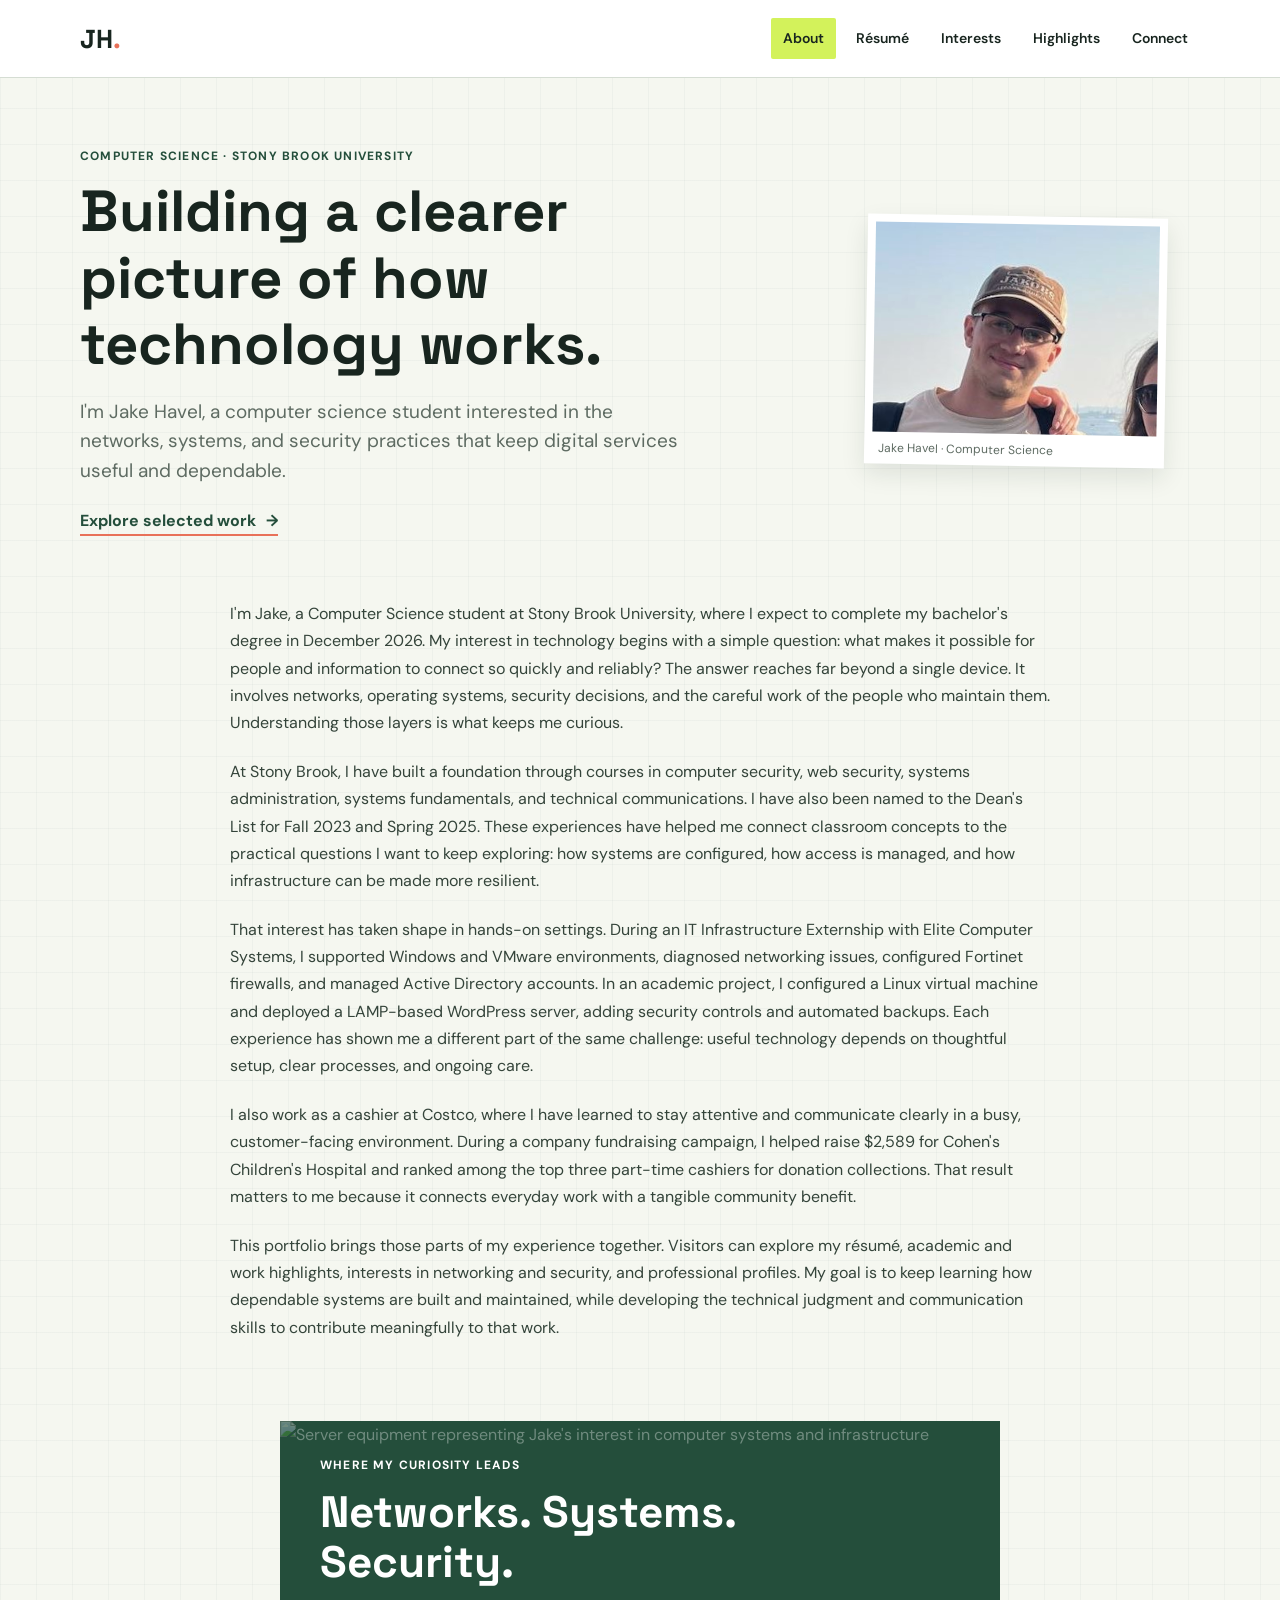
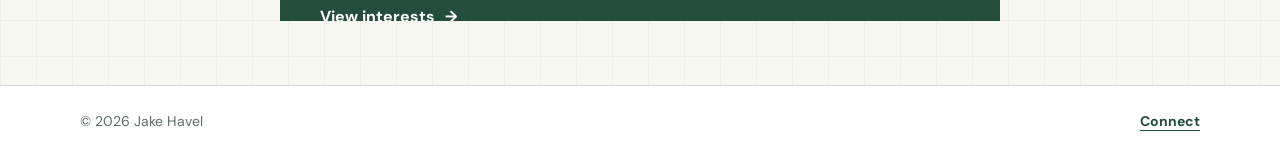
==== commit f3d56057: "e" ====
--- a/index.html
+++ b/index.html
@@ -36,11 +36,7 @@
       </figure>
     </section>
 
-    <section class="about-section" aria-labelledby="about-heading">
-      <div class="section-heading">
-        <p class="eyebrow">A little about me</p>
-        <h2 id="about-heading">Curious about what happens behind the screen.</h2>
-      </div>
+    <section class="about-section" aria-label="About Jake">
       <div class="about-copy">
         <p>I'm Jake, a Computer Science student at Stony Brook University, where I expect to complete my bachelor's degree in December 2026. My interest in technology begins with a simple question: what makes it possible for people and information to connect so quickly and reliably? The answer reaches far beyond a single device. It involves networks, operating systems, security decisions, and the careful work of the people who maintain them. Understanding those layers is what keeps me curious.</p>
         <p>At Stony Brook, I have built a foundation through courses in computer security, web security, systems administration, systems fundamentals, and technical communications. I have also been named to the Dean's List for Fall 2023 and Spring 2025. These experiences have helped me connect classroom concepts to the practical questions I want to keep exploring: how systems are configured, how access is managed, and how infrastructure can be made more resilient.</p>
--- a/style.css
+++ b/style.css
@@ -61,7 +61,7 @@
 }
 nav a:hover, nav a.active { color: var(--ink); background: var(--lime); }
 
-.page-shell { width: min(var(--content), calc(100% - 48px)); margin: 0 auto; }
+.page-shell { width: min(var(--content), calc(100% - 48px)); min-width: 0; margin: 0 auto; }
 .home-page { padding-top: 68px; }
 .page-intro { padding: 76px 0 44px; border-bottom: 1px solid var(--line); }
 .eyebrow { margin: 0 0 12px; color: var(--green); font-size: 12px; font-weight: 700; letter-spacing: 1.2px; text-transform: uppercase; }
@@ -77,31 +77,29 @@
 .intro-copy .intro-lede { max-width: 620px; }
 .text-link { display: inline-flex; align-items: center; gap: 10px; color: var(--green); font-weight: 700; text-decoration: none; border-bottom: 2px solid var(--coral); }
 .text-link:hover { color: var(--ink); border-color: var(--green); }
-.portrait-frame { position: relative; margin: 0; padding: 12px 12px 38px; background: var(--white); transform: rotate(2deg); box-shadow: 0 14px 34px rgba(24, 37, 31, 0.12); }
-.portrait-frame img { width: 100%; height: 320px; object-fit: cover; object-position: center 36%; filter: saturate(0.85); }
+.portrait-frame { position: relative; width: min(100%, 300px); margin: 0 auto; padding: 8px 8px 32px; background: var(--white); transform: rotate(1deg); box-shadow: 0 10px 24px rgba(24, 37, 31, 0.1); }
+.portrait-frame img { width: 100%; height: 210px; object-fit: cover; object-position: center 36%; filter: saturate(0.85); }
 .portrait-frame figcaption { position: absolute; right: 14px; bottom: 6px; left: 14px; color: var(--muted); font-size: 12px; }
 
-.about-section { display: grid; grid-template-columns: minmax(230px, 0.7fr) minmax(0, 1.3fr); gap: 80px; padding: 94px 0 72px; }
-.section-heading { position: sticky; top: 30px; align-self: start; }
-.section-heading h2 { max-width: 360px; font-size: 36px; }
+.about-section { max-width: 820px; margin: 0 auto; padding: 64px 0 48px; }
 .about-copy p { margin-bottom: 22px; color: #34443a; }
-.interest-banner { position: relative; min-height: 330px; margin: 10px 0 86px; overflow: hidden; background: var(--green); color: var(--white); }
-.interest-banner > img { position: absolute; inset: 0; width: 100%; height: 100%; object-fit: cover; opacity: 0.46; }
-.interest-banner > div { position: relative; max-width: 620px; padding: 58px; }
+.interest-banner { position: relative; width: min(100%, 720px); height: 200px; margin: 10px auto 64px; overflow: hidden; background: var(--green); color: var(--white); }
+.interest-banner > img { position: absolute; inset: 0; width: 100%; height: 100%; object-fit: cover; opacity: 0.34; }
+.interest-banner > div { position: relative; max-width: 620px; padding: 34px 40px; }
 .interest-banner .eyebrow, .interest-banner h2, .interest-banner a { color: var(--white); }
 .interest-banner h2 { font-size: 44px; }
 .interest-banner .text-link { border-color: var(--lime); }
 
 .feature-grid { padding: 52px 0 90px; }
-.feature-item { display: grid; grid-template-columns: minmax(240px, 0.72fr) minmax(0, 1.28fr); gap: 48px; align-items: center; padding: 34px 0; border-bottom: 1px solid var(--line); }
+.feature-item { display: grid; grid-template-columns: minmax(0, 220px) minmax(0, 1fr); gap: 32px; align-items: center; padding: 28px 0; border-bottom: 1px solid var(--line); }
 .feature-item:first-child { padding-top: 0; }
-.feature-item img { width: 100%; height: 260px; object-fit: cover; }
+.feature-item img { width: 100%; height: 150px; object-fit: cover; }
 .feature-copy h2 { margin-bottom: 14px; font-size: 32px; }
 .feature-copy p:last-child { max-width: 720px; margin-bottom: 0; color: #34443a; }
 
 .highlight-list { padding: 24px 0 88px; }
-.highlight-row { display: grid; grid-template-columns: minmax(250px, 0.72fr) minmax(0, 1.28fr); gap: 48px; align-items: center; padding: 36px 0; border-bottom: 1px solid var(--line); }
-.highlight-row img { width: 100%; height: 240px; object-fit: cover; }
+.highlight-row { display: grid; grid-template-columns: minmax(0, 220px) minmax(0, 1fr); gap: 32px; align-items: center; padding: 28px 0; border-bottom: 1px solid var(--line); }
+.highlight-row img { width: 100%; height: 150px; object-fit: cover; }
 .highlight-copy h2 { font-size: 28px; }
 .highlight-copy p:last-child { margin-bottom: 0; color: #34443a; }
 
@@ -139,16 +137,14 @@
   .page-intro { padding-top: 52px; }
   h1, .intro-copy h1 { font-size: 42px; }
   .intro-grid { grid-template-columns: 1fr; gap: 36px; }
-  .portrait-frame { width: min(100%, 420px); margin: 0 auto; }
-  .portrait-frame img { height: 340px; }
-  .about-section { grid-template-columns: 1fr; gap: 24px; padding: 64px 0 46px; }
-  .section-heading { position: static; }
-  .section-heading h2 { font-size: 30px; }
-  .interest-banner { min-height: 300px; margin-bottom: 54px; }
-  .interest-banner > div { padding: 38px 28px; }
+  .portrait-frame { width: min(100%, 260px); margin: 0 auto; }
+  .portrait-frame img { height: 180px; }
+  .about-section { padding: 44px 0 36px; }
+  .interest-banner { height: 180px; margin-bottom: 44px; }
+  .interest-banner > div { padding: 28px 22px; }
   .interest-banner h2 { font-size: 34px; }
-  .feature-item, .highlight-row { grid-template-columns: 1fr; gap: 22px; padding: 28px 0; }
-  .feature-item img, .highlight-row img { height: auto; aspect-ratio: 16 / 10; }
+  .feature-item, .highlight-row { grid-template-columns: minmax(0, 1fr); gap: 16px; padding: 24px 0; }
+  .feature-item img, .highlight-row img { width: min(100%, 260px); height: 150px; aspect-ratio: auto; }
   .social-entry { grid-template-columns: 1fr; gap: 14px; }
   .skills-list div { grid-template-columns: 1fr; gap: 0; }
 }
